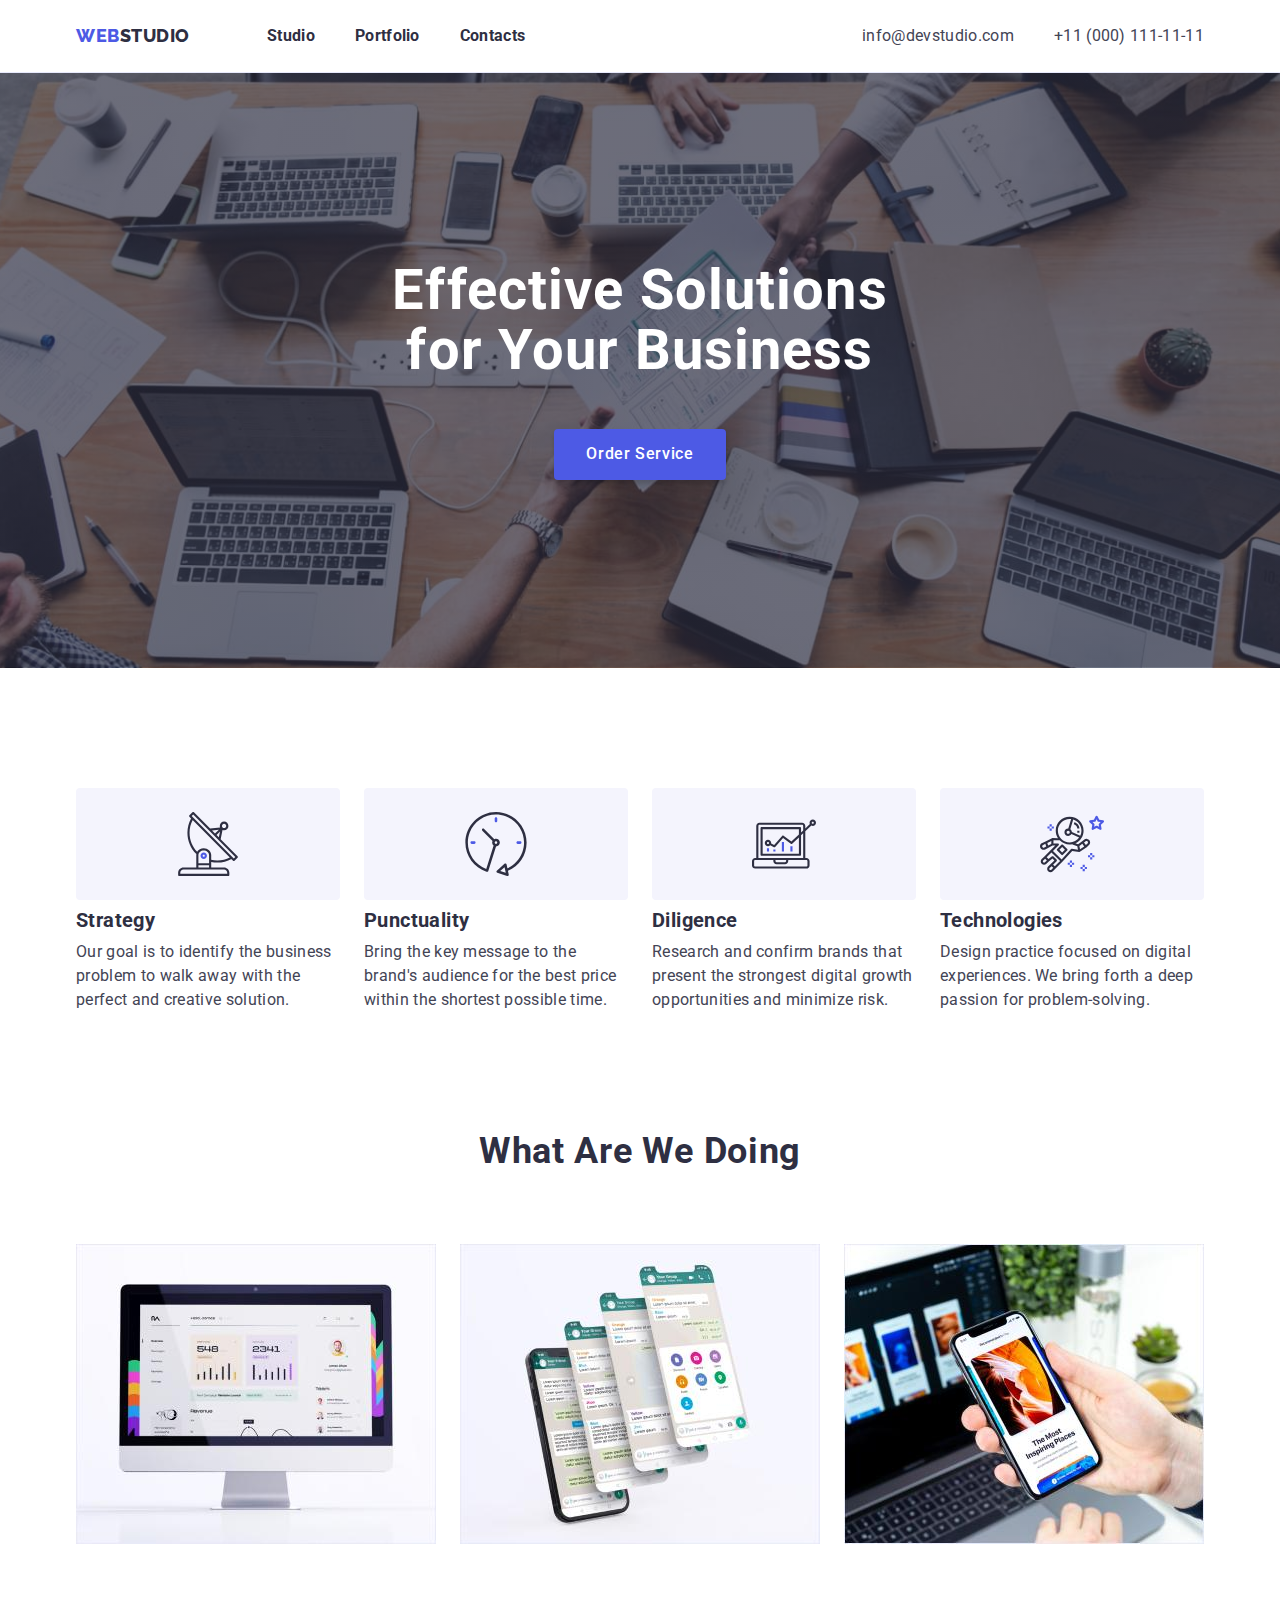
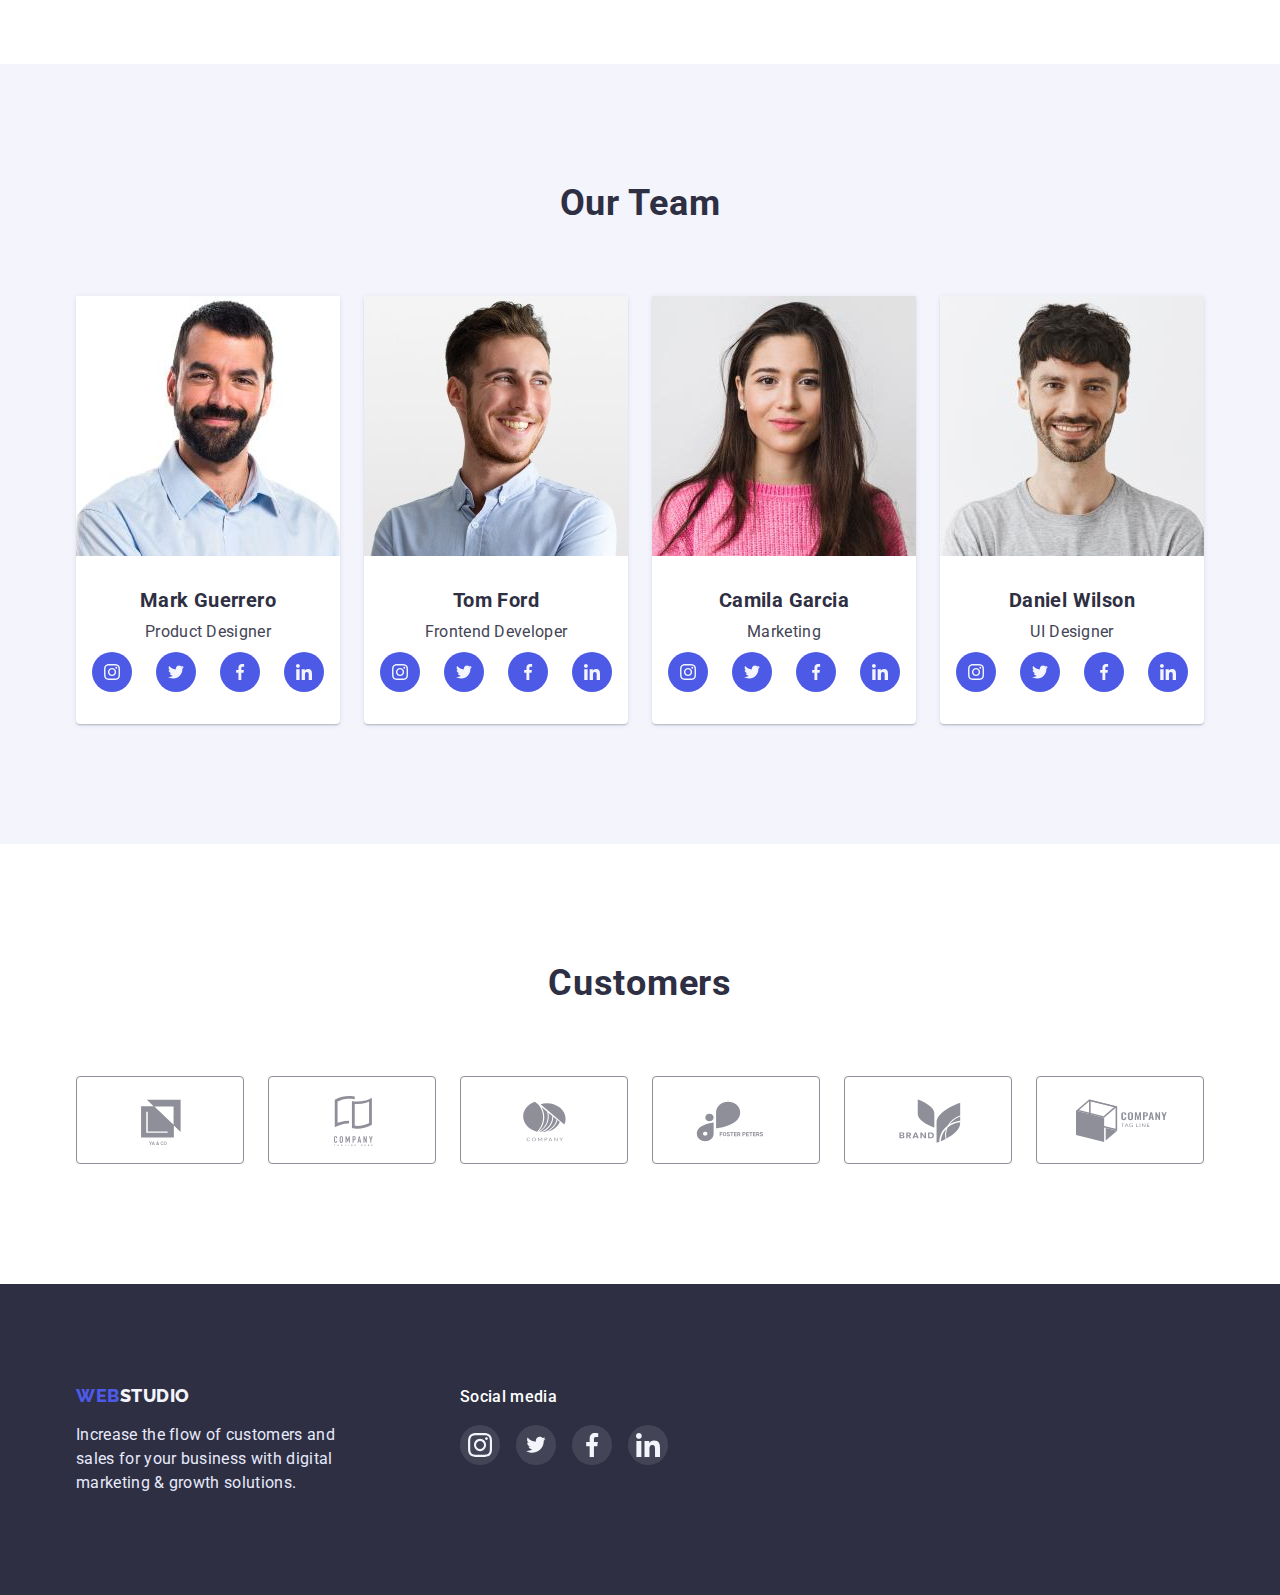
==== index.html @ 2e6b8295 "first commit" ====
<!DOCTYPE html>
<html lang="en">
  <head>
    <meta charset="UTF-8" />
    <meta http-equiv="X-UA-Compatible" content="IE=edge" />
    <meta name="viewport" content="width=device-width, initial-scale=1.0" />
    <title>Web Studio</title>
    <link rel="preconnect" href="https://fonts.googleapis.com" />
    <link rel="preconnect" href="https://fonts.gstatic.com" crossorigin />
    <link
      href="https://fonts.googleapis.com/css2?family=Raleway:wght@800&family=Roboto:wght@400;500;700;900&display=swap"
      rel="stylesheet"
    />
    <link
      rel="stylesheet"
      href="https://cdnjs.cloudflare.com/ajax/libs/modern-normalize/1.1.0/modern-normalize.min.css"
    />
    <link rel="stylesheet" href="./css/styles.css" />
  </head>
  <body>
    <header class="header">
      <div class="header-item container">
        <nav class="header-navigation">
          <a class="logo" href="index.html">
            <span class="logo-web">Web</span>Studio</a
          >
          <ul class="navigation-link">
            <li><a class="header-list" href="index.html">Studio</a></li>
            <li><a class="header-list" href="portfolio.html">Portfolio</a></li>
            <li><a class="header-list" href="">Contacts</a></li>
          </ul>
        </nav>
        <ul class="contacts-link">
          <li>
            <a class="header-contacts" href="mailto:info@devstudio.com"
              >info@devstudio.com</a
            >
          </li>
          <li>
            <a class="header-contacts" href="tel:+110001111111"
              >+11 (000) 111-11-11</a
            >
          </li>
        </ul>
      </div>
    </header>
    <main>
      <section class="hero">
        <div class="container">
          <h1 class="hero-title">Effective Solutions for Your Business</h1>
          <button class="hero-button" type="button">Order Service</button>
        </div>
      </section>
      <section class="advantages">
        <div class="container">
          <h2 class="visually-hidden">Our advantages</h2>
          <ul class="advantages-list">
            <li class="advantages-item">
              <div class="advantages-pages">
                <svg class="advantages-icon" width="64px" height="64px">
                  <use href="./images/icons.svg#icon-antenna"></use>
                </svg>
              </div>
              <h3 class="advantages-title">Strategy</h3>
              <p class="advantages-text">
                Our goal is to identify the business problem to walk away with
                the perfect and creative solution.
              </p>
            </li>
            <li class="advantages-item">
              <div class="advantages-pages">
                <svg class="advantages-icon" width="64px" height="64px">
                  <use href="./images/icons.svg#icon-clock"></use>
                </svg>
              </div>
              <h3 class="advantages-title">Punctuality</h3>
              <p class="advantages-text">
                Bring the key message to the brand's audience for the best price
                within the shortest possible time.
              </p>
            </li>
            <li class="advantages-item">
              <div class="advantages-pages">
                <svg class="advantages-icon" width="64px" height="64px">
                  <use href="./images/icons.svg#icon-diagram"></use>
                </svg>
              </div>
              <h3 class="advantages-title">Diligence</h3>
              <p class="advantages-text">
                Research and confirm brands that present the strongest digital
                growth opportunities and minimize risk.
              </p>
            </li>
            <li class="advantages-item">
              <div class="advantages-pages">
                <svg class="advantages-icon" width="64px" height="64px">
                  <use href="./images/icons.svg#icon-astronaut"></use>
                </svg>
              </div>
              <h3 class="advantages-title">Technologies</h3>
              <p class="advantages-text">
                Design practice focused on digital experiences. We bring forth a
                deep passion for problem-solving.
              </p>
            </li>
          </ul>
        </div>
      </section>
      <section class="img-section">
        <div class="container">
          <h2 class="title">What are we doing</h2>
          <ul class="list">
            <li class="image">
              <img
                src="./images/img1.jpg"
                alt="browser application"
                width="360"
                height="300"
              />
            </li>
            <li class="image">
              <img
                src="./images/img2.jpg"
                alt="mobile application"
                width="360"
                height="300"
              />
            </li>
            <li class="image">
              <img
                src="./images/img3.jpg"
                alt="cross-platform application"
                width="360"
                height="300"
              />
            </li>
          </ul>
        </div>
      </section>
      <section class="team-section">
        <div class="container">
          <h2 class="title">Our Team</h2>
          <ul class="team-list list">
            <li class="personal-card">
              <img
                src="./images/mark.jpg"
                alt="Mark Guerrero photo"
                width="264"
                height="260"
              />
              <div class="personal-info">
                <h3 class="name">Mark Guerrero</h3>
                <p class="position">Product Designer</p>
                <ul class="social-list list">
                  <li class="social-item">
                    <a href="" class="social-link">
                      <svg class="social-icon" width="16px" height="16px">
                        <use href="./images/icons.svg#icon-instagram"></use>
                      </svg>
                    </a>
                  </li>
                  <li class="social-item">
                    <a href="" class="social-link">
                      <svg class="social-icon" width="16px" height="16px">
                        <use href="./images/icons.svg#icon-twitter"></use>
                      </svg>
                    </a>
                  </li>
                  <li class="social-item">
                    <a href="" class="social-link">
                      <svg class="social-icon" width="16px" height="16px">
                        <use href="./images/icons.svg#icon-facebook"></use>
                      </svg>
                    </a>
                  </li>
                  <li class="social-item">
                    <a href="" class="social-link">
                      <svg class="social-icon" width="16px" height="16px">
                        <use href="./images/icons.svg#icon-linkedin"></use>
                      </svg>
                    </a>
                  </li>
                </ul>
              </div>
            </li>
            <li class="personal-card">
              <img
                src="./images/tom.jpeg"
                alt="Tom Ford photo"
                width="264"
                height="260"
              />
              <div class="personal-info">
                <h3 class="name">Tom Ford</h3>
                <p class="position">Frontend Developer</p>
                <ul class="social-list list">
                  <li class="social-item">
                    <a href="" class="social-link">
                      <svg class="social-icon" width="16px" height="16px">
                        <use href="./images/icons.svg#icon-instagram"></use>
                      </svg>
                    </a>
                  </li>
                  <li class="social-item">
                    <a href="" class="social-link">
                      <svg class="social-icon" width="16px" height="16px">
                        <use href="./images/icons.svg#icon-twitter"></use>
                      </svg>
                    </a>
                  </li>
                  <li class="social-item">
                    <a href="" class="social-link">
                      <svg class="social-icon" width="16px" height="16px">
                        <use href="./images/icons.svg#icon-facebook"></use>
                      </svg>
                    </a>
                  </li>
                  <li class="social-item">
                    <a href="" class="social-link">
                      <svg class="social-icon" width="16px" height="16px">
                        <use href="./images/icons.svg#icon-linkedin"></use>
                      </svg>
                    </a>
                  </li>
                </ul>
              </div>
            </li>
            <li class="personal-card">
              <img
                src="./images/camila.jpg"
                alt="Camila Garcia photo"
                width="264"
                height="260"
              />
              <div class="personal-info">
                <h3 class="name">Camila Garcia</h3>
                <p class="position">Marketing</p>
                <ul class="social-list list">
                  <li class="social-item">
                    <a href="" class="social-link">
                      <svg class="social-icon" width="16px" height="16px">
                        <use href="./images/icons.svg#icon-instagram"></use>
                      </svg>
                    </a>
                  </li>
                  <li class="social-item">
                    <a href="" class="social-link">
                      <svg class="social-icon" width="16px" height="16px">
                        <use href="./images/icons.svg#icon-twitter"></use>
                      </svg>
                    </a>
                  </li>
                  <li class="social-item">
                    <a href="" class="social-link">
                      <svg class="social-icon" width="16px" height="16px">
                        <use href="./images/icons.svg#icon-facebook"></use>
                      </svg>
                    </a>
                  </li>
                  <li class="social-item">
                    <a href="" class="social-link">
                      <svg class="social-icon" width="16px" height="16px">
                        <use href="./images/icons.svg#icon-linkedin"></use>
                      </svg>
                    </a>
                  </li>
                </ul>
              </div>
            </li>
            <li class="personal-card">
              <img
                src="./images/daniel.jpg"
                alt="Daniel Wilson photo"
                width="264"
                height="260"
              />
              <div class="personal-info">
                <h3 class="name">Daniel Wilson</h3>
                <p class="position">UI Designer</p>
                <ul class="social-list list">
                  <li class="social-item">
                    <a href="" class="social-link">
                      <svg class="social-icon" width="16px" height="16px">
                        <use href="./images/icons.svg#icon-instagram"></use>
                      </svg>
                    </a>
                  </li>
                  <li class="social-item">
                    <a href="" class="social-link">
                      <svg class="social-icon" width="16px" height="16px">
                        <use href="./images/icons.svg#icon-twitter"></use>
                      </svg>
                    </a>
                  </li>
                  <li class="social-item">
                    <a href="" class="social-link">
                      <svg class="social-icon" width="16px" height="16px">
                        <use href="./images/icons.svg#icon-facebook"></use>
                      </svg>
                    </a>
                  </li>
                  <li class="social-item">
                    <a href="" class="social-link">
                      <svg class="social-icon" width="16px" height="16px">
                        <use href="./images/icons.svg#icon-linkedin"></use>
                      </svg>
                    </a>
                  </li>
                </ul>
              </div>
            </li>
          </ul>
        </div>
      </section>
      <section class="customers">
        <div class="container">
          <h2 class="title">Customers</h2>
          <ul class="list customer-list">
            <li class="customer-logo">
              <a href="" class="customer-link">
                <svg class="customer-icon" width="104px" height="56px">
                  <use href="./images/icons.svg#icon-Logo1"></use>
                </svg>
              </a>
            </li>
            <li class="customer-logo">
              <a href="" class="customer-link">
                <svg class="customer-icon" width="104px" height="56px">
                  <use href="./images/icons.svg#icon-Logo2"></use>
                </svg>
              </a>
            </li>
            <li class="customer-logo">
              <a href="" class="customer-link">
                <svg class="customer-icon" width="104px" height="56px">
                  <use href="./images/icons.svg#icon-Logo3"></use>
                </svg>
              </a>
            </li>
            <li class="customer-logo">
              <a href="" class="customer-link">
                <svg class="customer-icon" width="104px" height="56px">
                  <use href="./images/icons.svg#icon-Logo4"></use>
                </svg>
              </a>
            </li>
            <li class="customer-logo">
              <a href="" class="customer-link">
                <svg class="customer-icon" width="104px" height="56px">
                  <use href="./images/icons.svg#icon-Logo5"></use>
                </svg>
              </a>
            </li>
            <li class="customer-logo">
              <a href="" class="customer-link">
                <svg class="customer-icon" width="104px" height="56px">
                  <use href="./images/icons.svg#icon-Logo6"></use>
                </svg>
              </a>
            </li>
          </ul>
        </div>
      </section>
    </main>
    <footer class="footer">
      <div class="footer-block container">
        <div>
          <a class="footer-logo" href="index.html">
            <span class="logo-web">Web</span>Studio</a
          >
          <p class="footer-text">
            Increase the flow of customers and sales for your business with
            digital marketing & growth solutions.
          </p>
        </div>
        <div class="social-media">
          <h4 class="footer-title">Social media</h4>
          <ul class="footer-social-list list">
            <li class="footer-social-item">
              <a href="" class="footer-social-link">
                <svg class="footer-social-icon" width="24px" height="24px">
                  <use href="./images/icons.svg#icon-instagram-2"></use>
                </svg>
              </a>
            </li>
            <li class="footer-social-item">
              <a href="" class="footer-social-link">
                <svg class="footer-social-icon" width="24px" height="19.5px">
                  <use href="./images/icons.svg#icon-twitter"></use>
                </svg>
              </a>
            </li>
            <li class="footer-social-item">
              <a href="" class="footer-social-link">
                <svg class="footer-social-icon" width="24px" height="24px">
                  <use href="./images/icons.svg#icon-facebook"></use>
                </svg>
              </a>
            </li>
            <li class="footer-social-item">
              <a href="" class="footer-social-link">
                <svg class="footer-social-icon" width="24px" height="24px">
                  <use href="./images/icons.svg#icon-linkedin"></use>
                </svg>
              </a>
            </li>
          </ul>
        </div>
      </div>
    </footer>
  </body>
</html>
---- css/styles.css ----
:root {
  --nav-background-color: #ffffff;
  --main-background-color: #e5e5e5;
  --accent-color: #2e2f42;
  --main-text-color: #434455;
  --accent-text-color: #4d5ae5;
  --disable-btn-color: #e7e9fc;
  --enable-btn-color: #404bbf;
  --secondary-background-color: #f4f4fd;
}

.visually-hidden {
  position: absolute;
  width: 1px;
  height: 1px;
  margin: -1px;
  border: 0;
  padding: 0;
  white-space: nowrap;
  clip-path: inset(100%);
  clip: rect(0 0 0 0);
  overflow: hidden;
}

p,
h1,
h2,
h3,
h4,
h5,
h6 {
  margin: 0;
}
ul,
ol {
  margin: 0;
  padding-left: 0;
}

.container {
  width: 1158px;
  padding: 0 15px;
  margin: 0 auto;
}

.list {
  list-style: none;
}

body {
  font-family: "Roboto", sans-serif;
  font-size: 16px;
  color: var(--main-text-color);
}
/* HEADER */

.header {
  background-color: var(--nav-background-color);
  padding: 24px 0px;
  border-bottom: 1px solid #e7e9fc;
}

.header-item {
  display: flex;
}
.header-navigation {
  display: flex;
}

.logo {
  width: 115px;
  height: 24px;
  font-family: "Raleway", sans-serif;
  font-weight: 800;
  font-size: 18px;
  line-height: 1.33;
  letter-spacing: 0.03em;
  text-transform: uppercase;
  text-decoration: none;
  color: var(--accent-color);
}
.logo-web {
  color: var(--accent-text-color);
}
.navigation-link {
  display: flex;
  list-style: none;
  gap: 40px;
  margin-left: 76px;
}
.header-list {
  font-weight: 700;
  font-size: 16px;
  line-height: 1.5;
  letter-spacing: 0.02em;
  text-decoration: none;
  color: var(--accent-color);
}
.header-list:hover,
.header-list:focus {
  color: var(--enable-btn-color);
}
.contacts-link {
  display: flex;
  list-style: none;
  gap: 40px;
  margin-left: auto;
}
.header-contacts {
  text-decoration: none;
  font-size: 16px;
  line-height: 1.5;
  letter-spacing: 0.02em;
  color: var(--main-text-color);
}
.header-contacts:hover,
.header-contacts:focus {
  color: var(--enable-btn-color);
}

/* MAIN SECTION */
.hero {
  text-align: center;
  background-color: var(--accent-color);
  padding: 188px 0px;
  background-image: linear-gradient(
      rgba(46, 47, 66, 0.7),
      rgba(46, 47, 66, 0.7)
    ),
    url(../images/people-office.jpg);
  max-width: 1440px;
  margin-left: auto;
  margin-right: auto;
  background-position: center;
  background-size: cover;
}
.hero-title {
  max-width: 496px;
  margin: 0 auto;
  font-weight: 700;
  font-size: 56px;
  line-height: 1.07;
  letter-spacing: 0.02em;
  color: var(--nav-background-color);
}
.hero-button {
  margin-top: 48px;
  border: 0px;
  padding: 16px 32px;
  background: var(--accent-text-color);
  font-family: inherit;
  font-weight: 500;
  font-size: 16px;
  line-height: 1.18;
  letter-spacing: 0.04em;
  color: var(--nav-background-color);
  box-shadow: 0px 4px 4px rgba(0, 0, 0, 0.15);
  cursor: pointer;
  border-radius: 4px; 
}
.hero-button:hover,
.hero-button:focus {
  background: var(--enable-btn-color);
  
}
.advantages {
  padding-top: 120px;
  padding-bottom: 120px;
}
.advantages-pages {
  margin-bottom: 8px;
  height: 112px;
  background-color: var(--secondary-background-color);
  border-radius: 4px;
  display: flex;

  align-items: center;
  justify-content: center;
}

.advantages-list {
  display: flex;
  list-style: none;
}
.advantages-item {
  max-width: calc((100% - 72px) / 4);
}
.advantages-list .advantages-item + .advantages-item {
  margin-left: 24px;
}
.advantages-title {
  margin-bottom: 8px;
  font-weight: 700;
  font-size: 20px;
  line-height: 1.2;
  letter-spacing: 0.02em;
  color: var(--accent-color);
}
.advantages-text {
  font-size: 16px;
  line-height: 1.5;
  letter-spacing: 0.02em;
}
.title {
  margin-bottom: 72px;
  text-align: center;
  font-weight: 700;
  font-size: 36px;
  line-height: 1.11;
  letter-spacing: 0.02em;
  text-transform: capitalize;
  color: var(--accent-color);
}
.img-section {
  padding-bottom: 120px;
}
.list {
  display: flex;
}
.list .image + .image {
  margin-left: 24px;
}
.team-section {
  background-color: var(--secondary-background-color);
  padding: 120px 0px;
}
.team-list {
  margin-top: 72px;
  gap: 24px;
}
.personal-card {
  background-color: var(--nav-background-color);
  box-shadow: 0px 1px 6px rgba(46, 47, 66, 0.08),
    0px 1px 1px rgba(46, 47, 66, 0.16), 0px 2px 1px rgba(46, 47, 66, 0.08);
  border-radius: 0px 0px 4px 4px;
}
.name {
  font-weight: 700;
  font-size: 20px;
  line-height: 1.2;
  letter-spacing: 0.02em;
  color: var(--accent-color);
}
.position {
  margin-top: 8px;
  margin-bottom: 8px;
  font-size: 16px;
  line-height: 1.5;
  letter-spacing: 0.02em;
}
.personal-info {
  text-align: center;
  padding: 32px 0px;
}
.social-list {
  display: flex;
  justify-content: center;
  gap: 24px;
}
.social-item {
  width: 40px;
  height: 40px;
}
.social-link {
  width: 100%;
  height: 100%;
  background-color: var(--accent-text-color);
  border-radius: 50%;
  display: flex;
  align-items: center;
  justify-content: center;
}
.social-link:hover,
.social-link:focus {
  background-color: var(--enable-btn-color);
}
.customers {
  padding: 120px 0px;
}
.customer-list {
  display: flex;
  margin-top: 72px;
  gap: 24px;
}
.customer-link {
  width: 168px;
  height: 88px;
  display: flex;
  align-items: center;
  justify-content: center;
  border: 1px solid #8e8f99;
  border-radius: 4px;

}
.customer-icon {
  padding: 16px 32px;
  width: 100%;
  height: 100%;
  fill: #8e8f99;
}
.customer-link:hover,
.customer-link:focus{

  border: 1px solid var(--enable-btn-color);
}
.customer-link:hover .customer-icon,
.customer-link:focus .customer-icon{
  fill: var(--enable-btn-color);

}
/* FOOTER */

.footer {
  background-color: var(--accent-color);
  padding: 100px 0px;
}
.footer-block {
  display: flex;
  align-items: baseline;
}
.footer-logo {
  font-family: "Raleway", sans-serif;
  font-weight: 800;
  font-size: 18px;
  line-height: 1.33;
  letter-spacing: 0.03em;
  text-transform: uppercase;
  text-decoration: none;
  color: var(--secondary-background-color);
}
.footer-text {
  margin-top: 16px;
  max-width: 264px;
  font-size: 16px;
  line-height: 1.5;
  letter-spacing: 0.02em;
  color: var(--disable-btn-color);
}

.social-media {
  margin-left: 120px;
}
.footer-title {
  margin-bottom: 16px;
  font-weight: 500;
  font-size: 16px;
  line-height: 1.5;
  letter-spacing: 0.02em;
  color: var(--nav-background-color);
}
.footer-social-list {
  display: flex;
  justify-content: center;
  gap: 16px;
}
.footer-social-item {
  width: 40px;
  height: 40px;
}
.footer-social-link {
  width: 100%;
  height: 100%;
  background-color: rgba(255, 255, 255, 0.1);
  border-radius: 50%;
  display: flex;
  align-items: center;
  justify-content: center;
}
.footer-social-link:hover,
.footer-social-link:focus {
  background-color: #31d0aa;
}

/* PORTFOLIO */

.main-section {
  padding-top: 96px;
  padding-bottom: 120px;
}
.button-list {
  gap: 24px;
  justify-content: center;
}
.filter-button {
  text-align: center;
  border: 1px solid #e7e9fc;
  border-radius: 4px;
  padding: 12px 24px;
  background-color: var(--secondary-background-color);
  font-family: inherit;
  font-weight: 600;
  font-size: 16px;
  line-height: 1.5;
  letter-spacing: 0.04em;
  color: var(--accent-text-color);
  cursor: pointer;
}
.filter-button:hover,
.filter-button:focus {
  box-shadow: 0px 3px 1px rgba(0, 0, 0, 0.1), 0px 2px 1px rgba(0, 0, 0, 0.08),
    0px 2px 2px rgba(0, 0, 0, 0.12);

  border-color: transparent;
  background-color: var(--enable-btn-color);

  color: var(--nav-background-color);
}
.card-list {
  flex-wrap: wrap;
  margin-top: 72px;
}
.link {
  text-decoration: none;
}
.project-link{
  display: block;
  box-shadow: 0px 1px 6px rgba(46, 47, 66, 0.08);
}
.project-link:hover,
.project-link:focus{

  box-shadow: 0px 1px 6px rgba(46, 47, 66, 0.08),
  0px 1px 1px rgba(46, 47, 66, 0.16), 0px 2px 1px rgba(46, 47, 66, 0.08);
}
.project-card {
  width: calc((100% - 48px) / 3);
  margin-right: 24px;
  margin-bottom: 48px;
}

.project-card:nth-child(3n) {
  margin-right: 0px;
}
.project-card:nth-last-child(-n + 3) {
  margin-bottom: 0px;
}

.project-name {
  font-weight: 700;
  font-size: 20px;
  line-height: 1.2;
  letter-spacing: 0.02em;
  color: var(--accent-color);
}
.project-type {
  margin-top: 8px;
  font-size: 16px;
  line-height: 1.5;
  letter-spacing: 0.02em;
  color: var(--main-text-color);
}

.item-diskription {
  padding: 32px 16px;
  border: 1px solid #e7e9fc;
  border-top: 0;
}
img {
  display: block;
}
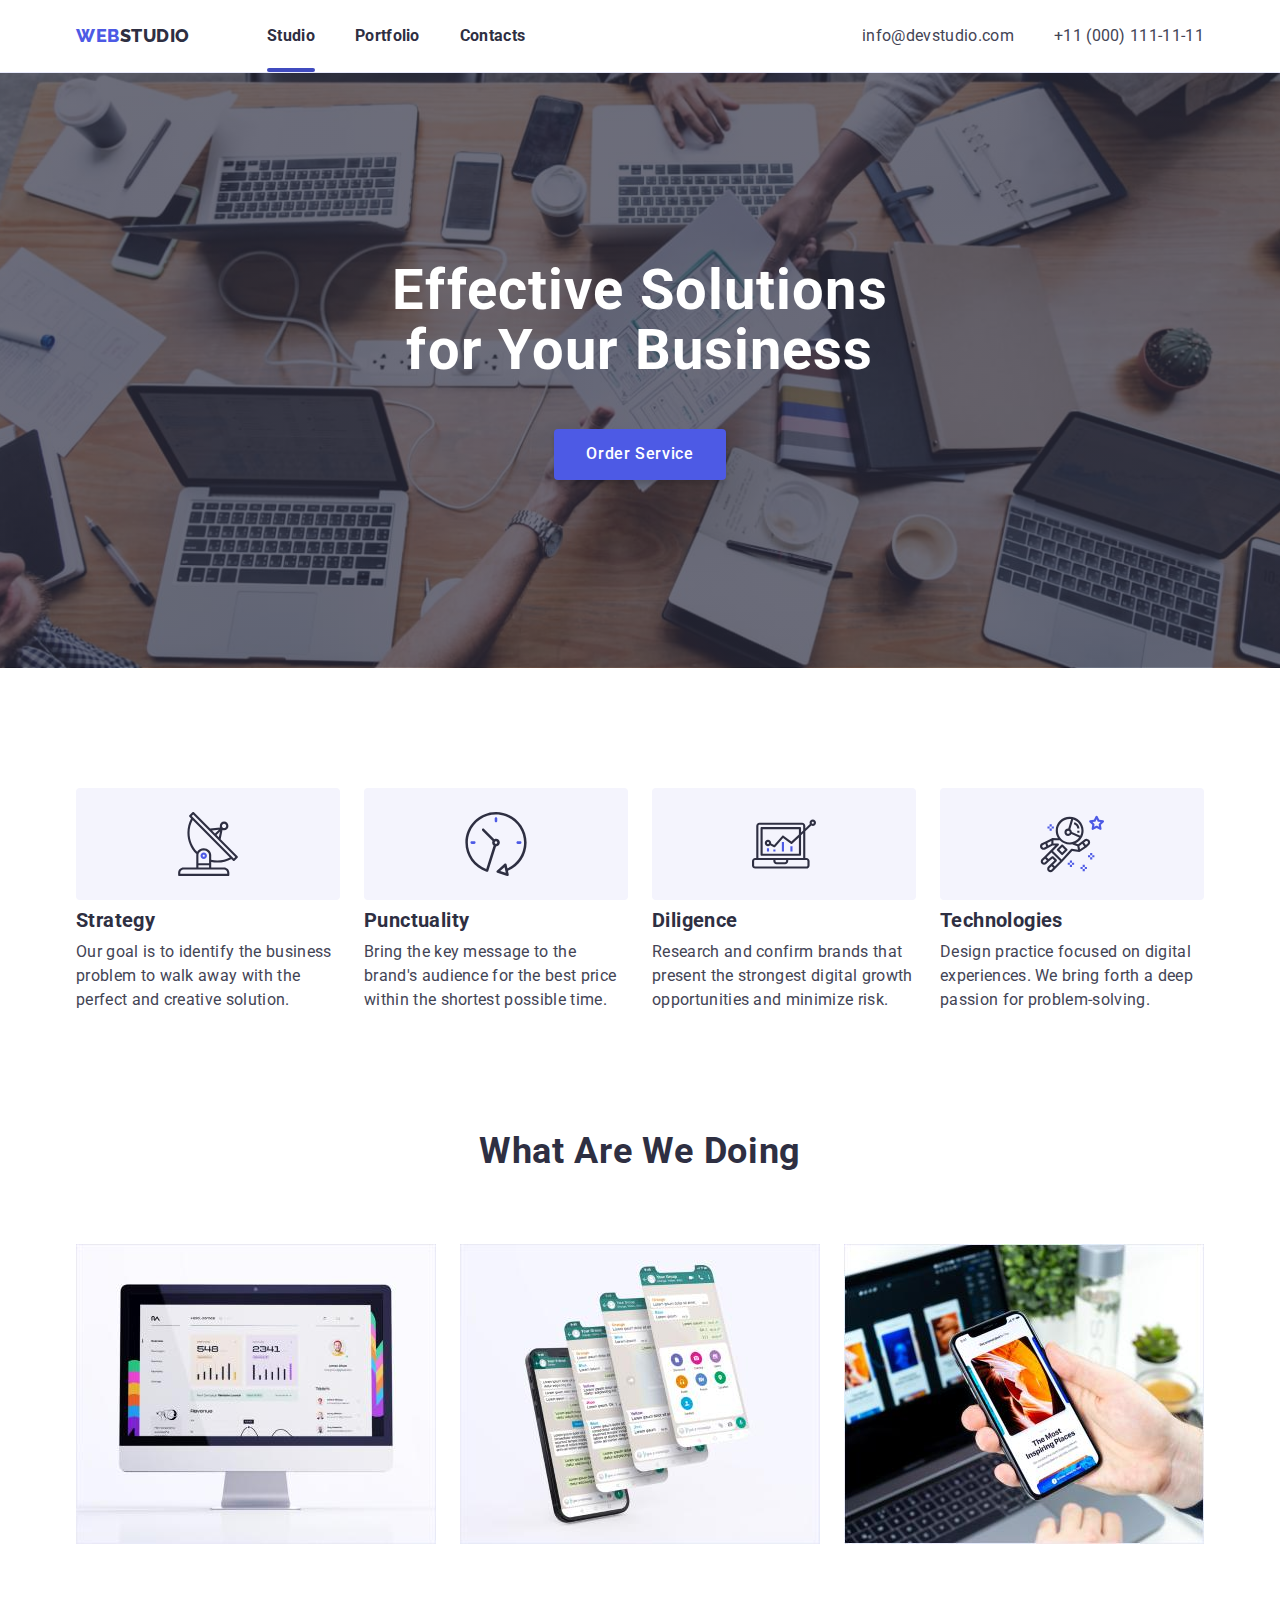
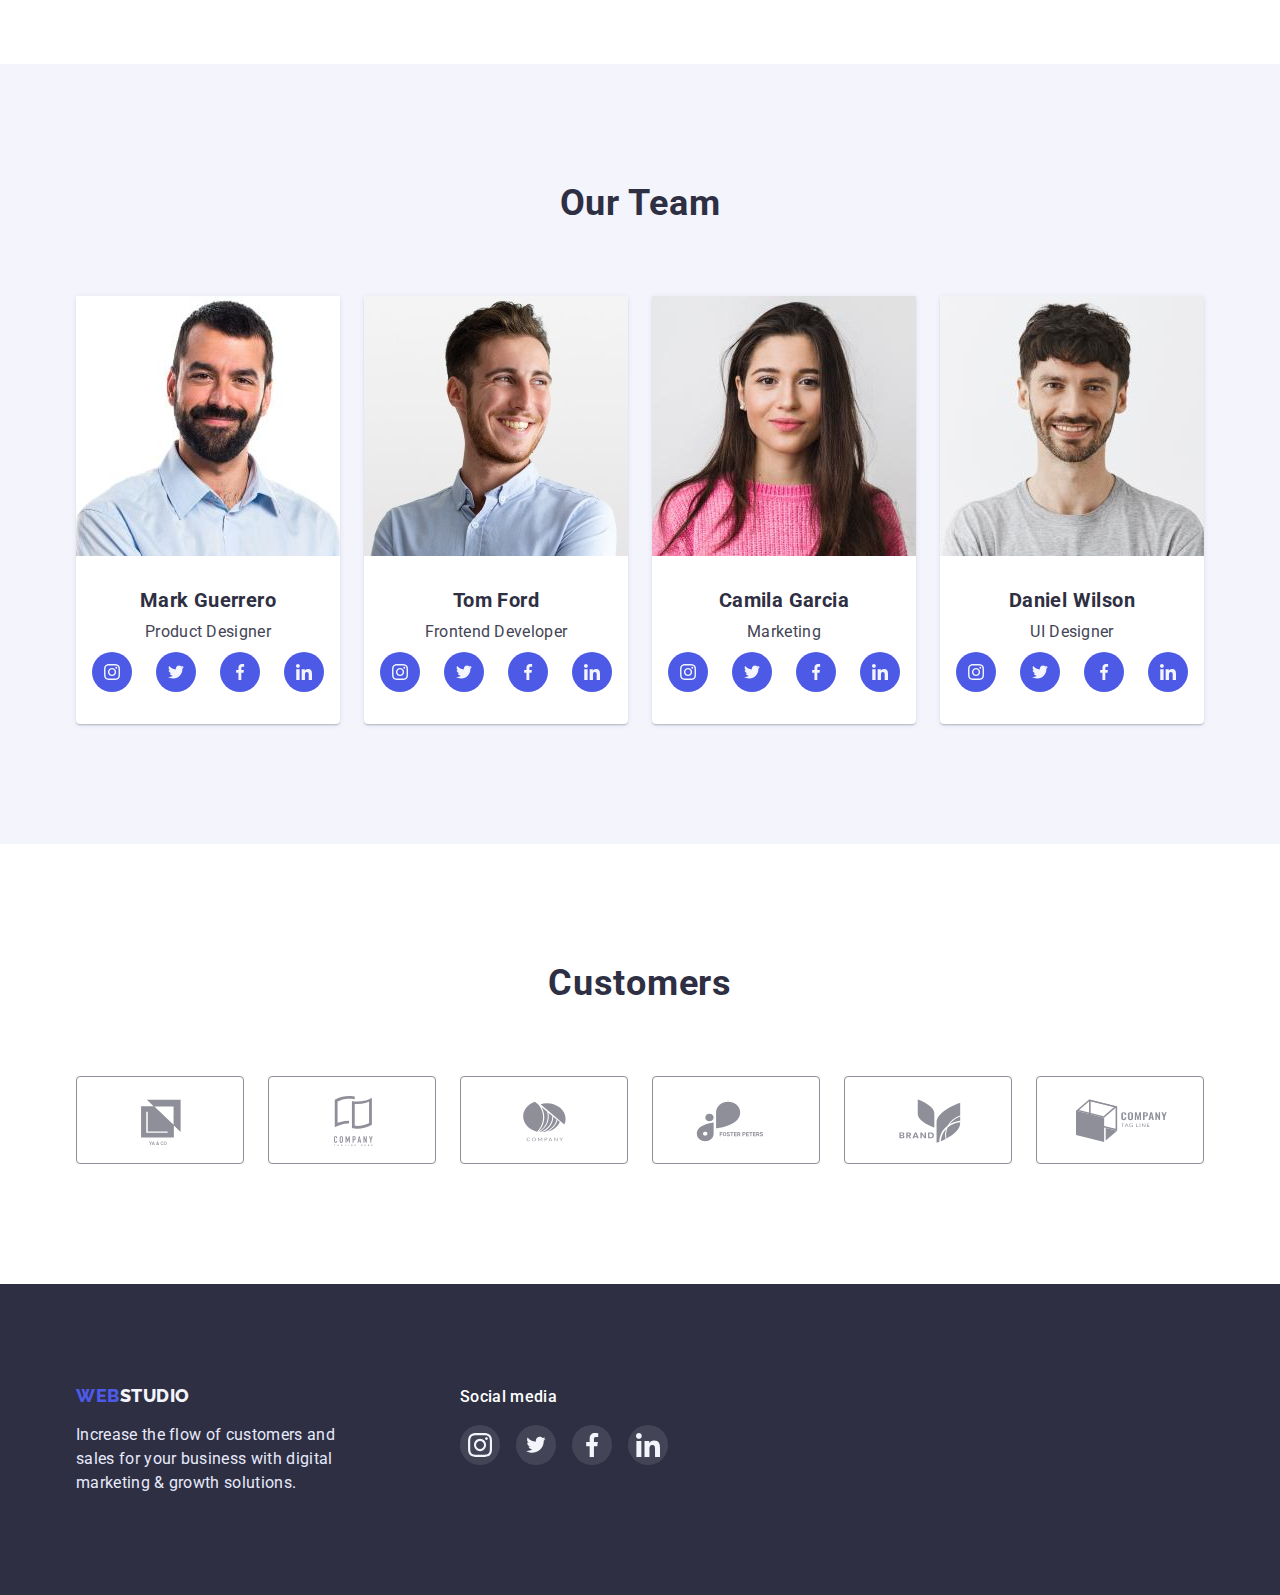
==== commit 033aac8b: "add transition" ====
--- a/index.html
+++ b/index.html
@@ -25,9 +25,9 @@
             <span class="logo-web">Web</span>Studio</a
           >
           <ul class="navigation-link">
-            <li><a class="header-list" href="index.html">Studio</a></li>
-            <li><a class="header-list" href="portfolio.html">Portfolio</a></li>
-            <li><a class="header-list" href="">Contacts</a></li>
+            <li><a class="header-list current" href="index.html">Studio</a></li>
+            <li><a class="header-list " href="portfolio.html">Portfolio</a></li>
+            <li><a class="header-list " href="">Contacts</a></li>
           </ul>
         </nav>
         <ul class="contacts-link">
--- a/css/styles.css
+++ b/css/styles.css
@@ -95,7 +95,21 @@
   letter-spacing: 0.02em;
   text-decoration: none;
   color: var(--accent-color);
-}
+  position: relative;
+  transition-duration: 250ms;
+  transition-timing-function: cubic-bezier(0.4, 0, 0.2, 1);
+}
+.header-list.current::after {
+  content: '';
+  position: absolute;
+  width: 100%;
+  height: 4px;
+  background-color: var(--enable-btn-color);
+  left: 0;
+  bottom: -27px;
+  border-radius: 2px;
+}
+
 .header-list:hover,
 .header-list:focus {
   color: var(--enable-btn-color);
@@ -112,6 +126,8 @@
   line-height: 1.5;
   letter-spacing: 0.02em;
   color: var(--main-text-color);
+  transition-duration: 250ms;
+  transition-timing-function: cubic-bezier(0.4, 0, 0.2, 1);
 }
 .header-contacts:hover,
 .header-contacts:focus {
@@ -157,6 +173,9 @@
   box-shadow: 0px 4px 4px rgba(0, 0, 0, 0.15);
   cursor: pointer;
   border-radius: 4px; 
+  transition-duration: 250ms;
+  transition-timing-function: cubic-bezier(0.4, 0, 0.2, 1);
+
 }
 .hero-button:hover,
 .hero-button:focus {
@@ -269,6 +288,8 @@
   display: flex;
   align-items: center;
   justify-content: center;
+  transition-duration: 250ms;
+  transition-timing-function: cubic-bezier(0.4, 0, 0.2, 1);
 }
 .social-link:hover,
 .social-link:focus {
@@ -290,6 +311,8 @@
   justify-content: center;
   border: 1px solid #8e8f99;
   border-radius: 4px;
+  transition-duration: 250ms;
+  transition-timing-function: cubic-bezier(0.4, 0, 0.2, 1);
 
 }
 .customer-icon {
@@ -297,6 +320,8 @@
   width: 100%;
   height: 100%;
   fill: #8e8f99;
+  transition-duration: 250ms;
+  transition-timing-function: cubic-bezier(0.4, 0, 0.2, 1);
 }
 .customer-link:hover,
 .customer-link:focus{
@@ -365,6 +390,8 @@
   display: flex;
   align-items: center;
   justify-content: center;
+  transition-duration: 250ms;
+  transition-timing-function: cubic-bezier(0.4, 0, 0.2, 1);
 }
 .footer-social-link:hover,
 .footer-social-link:focus {
@@ -394,6 +421,8 @@
   letter-spacing: 0.04em;
   color: var(--accent-text-color);
   cursor: pointer;
+  transition-duration: 250ms;
+  transition-timing-function: cubic-bezier(0.4, 0, 0.2, 1);
 }
 .filter-button:hover,
 .filter-button:focus {
@@ -415,10 +444,11 @@
 .project-link{
   display: block;
   box-shadow: 0px 1px 6px rgba(46, 47, 66, 0.08);
+  transition-duration: 250ms;
+  transition-timing-function: cubic-bezier(0.4, 0, 0.2, 1);
 }
 .project-link:hover,
 .project-link:focus{
-
   box-shadow: 0px 1px 6px rgba(46, 47, 66, 0.08),
   0px 1px 1px rgba(46, 47, 66, 0.16), 0px 2px 1px rgba(46, 47, 66, 0.08);
 }
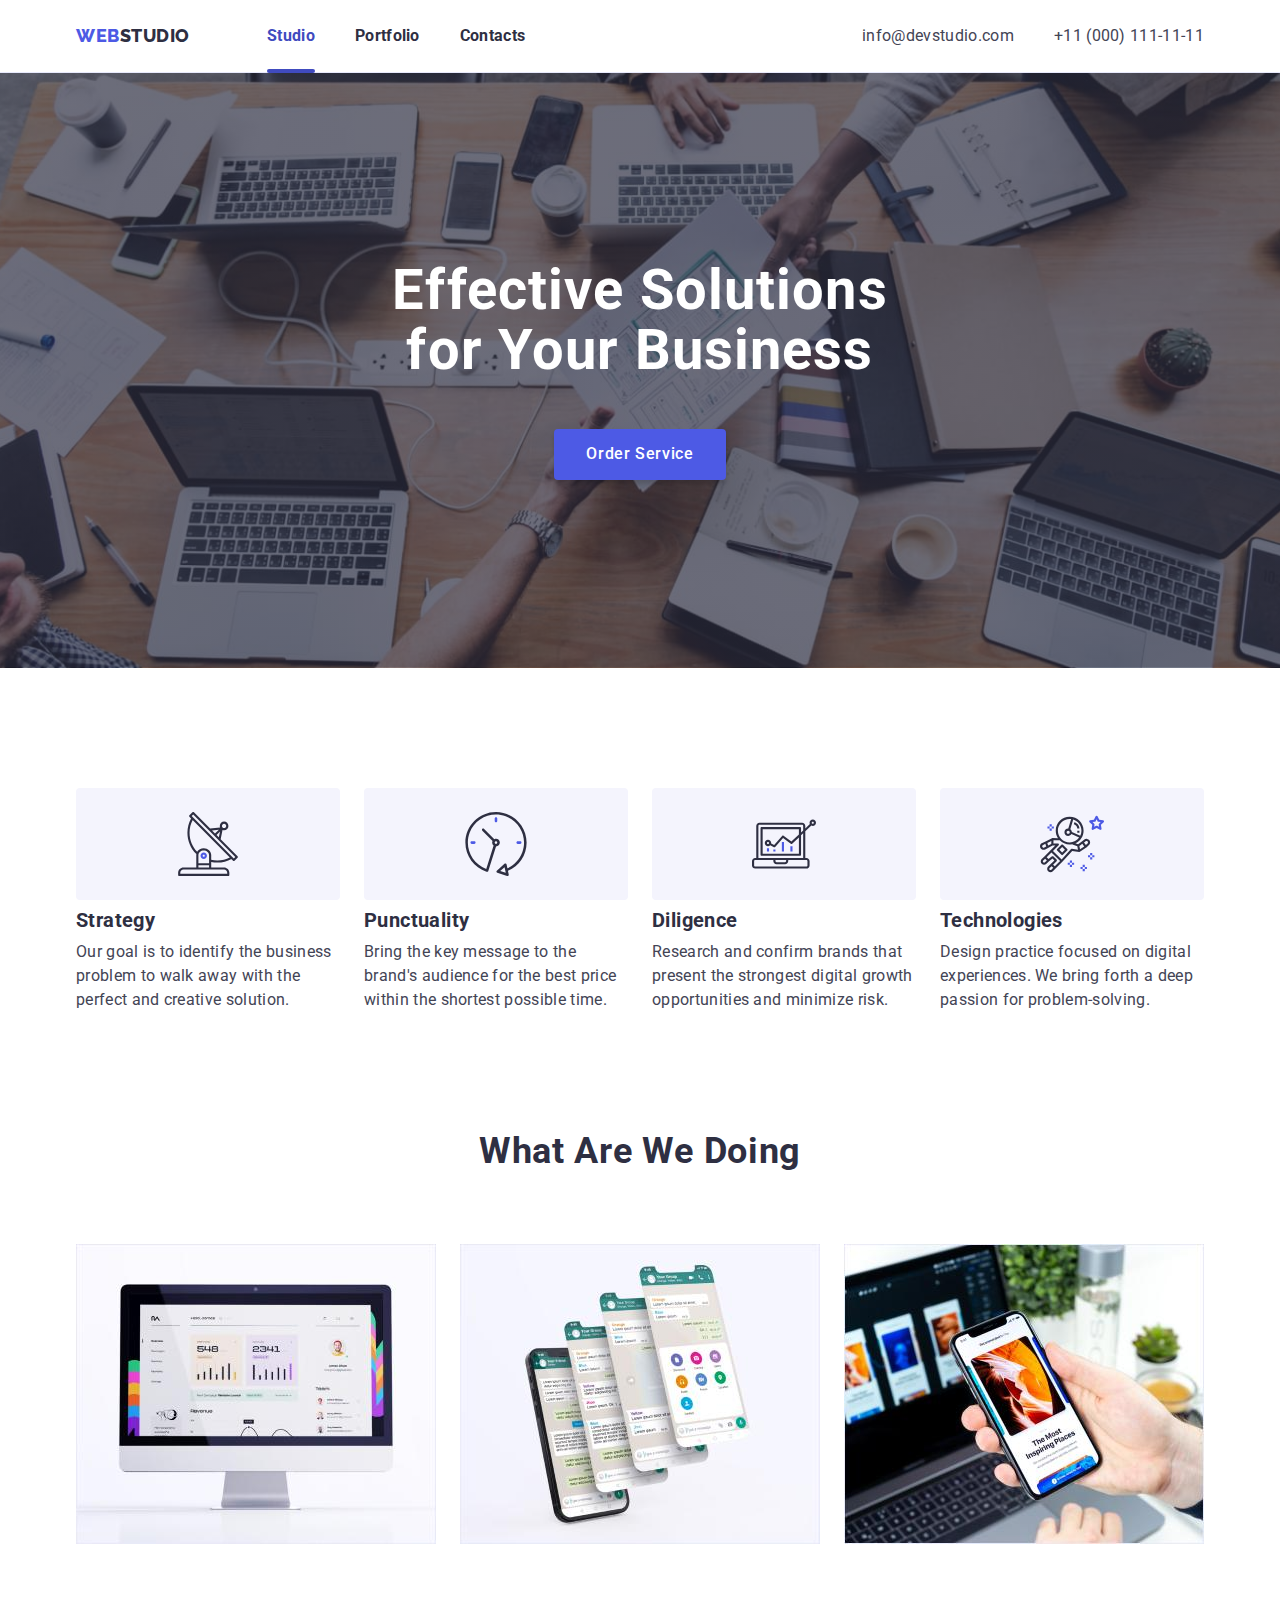
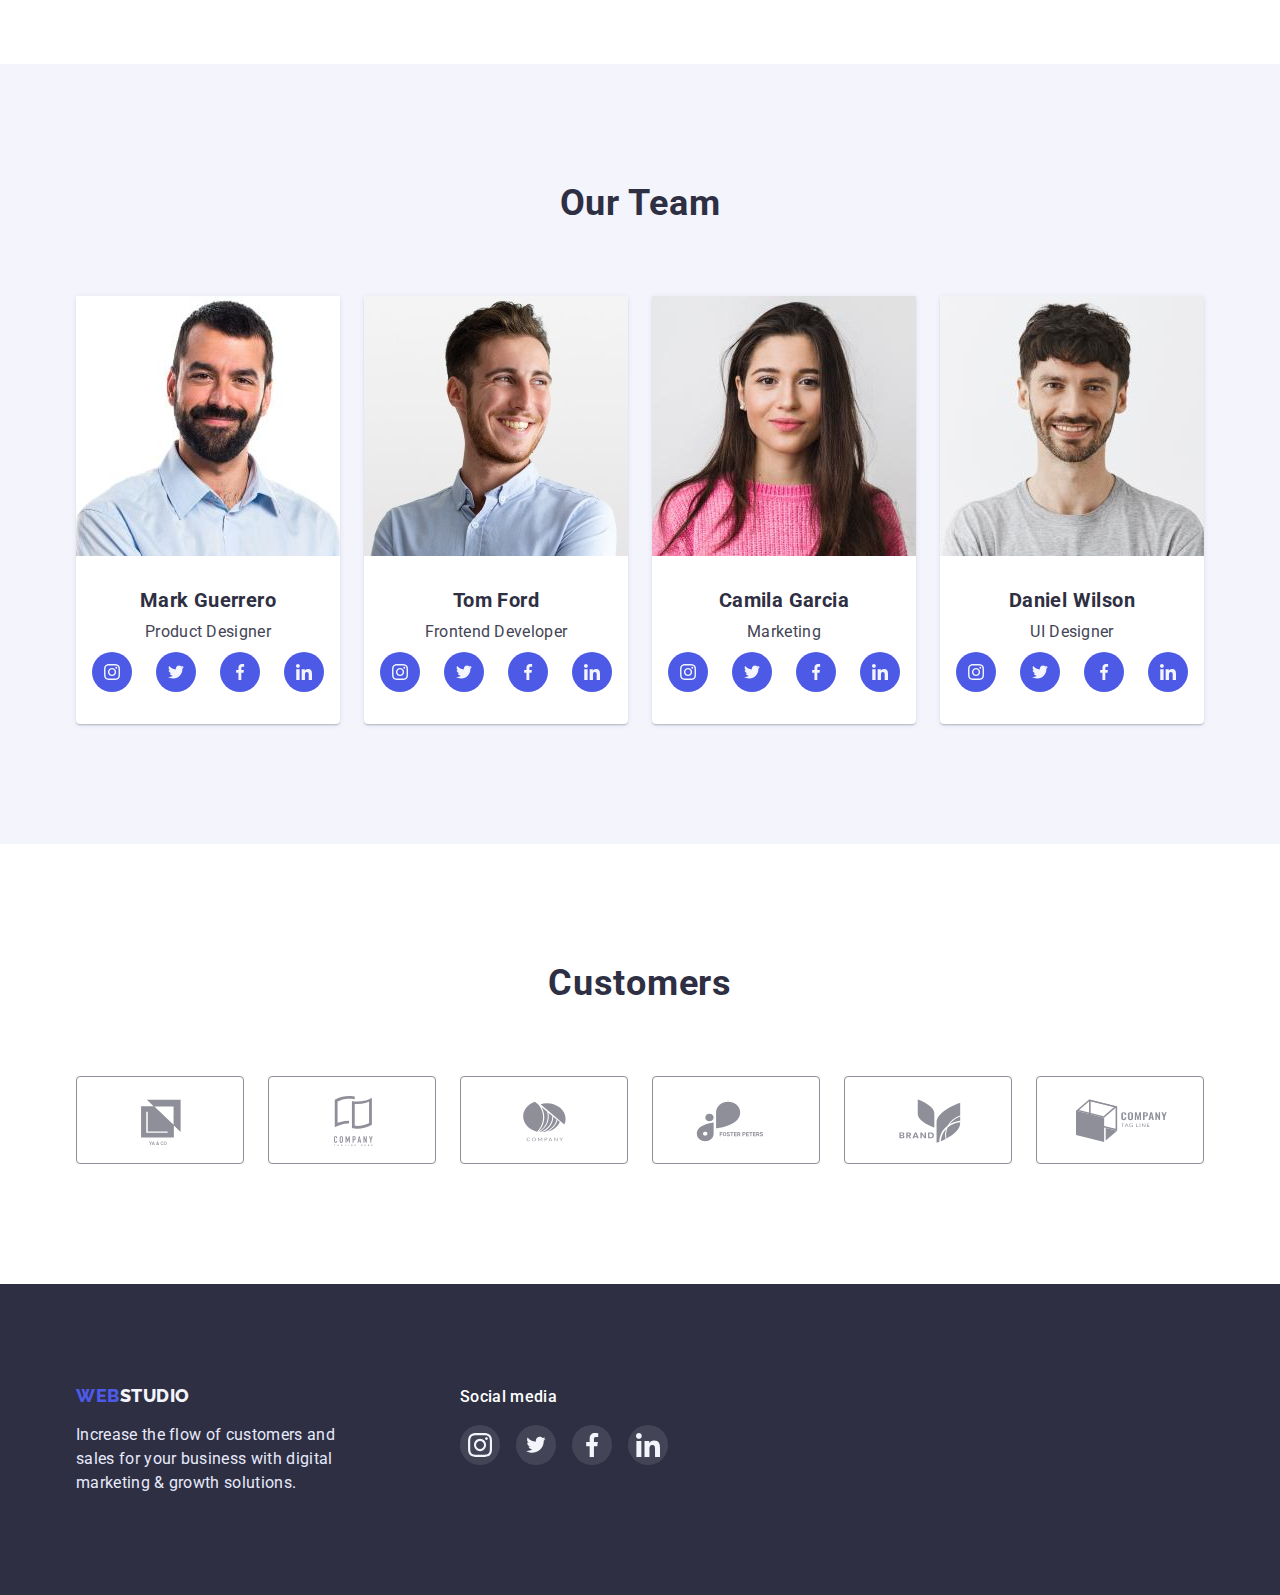
==== commit 12277328: "fix hw5" ====
--- a/index.html
+++ b/index.html
@@ -26,8 +26,8 @@
           >
           <ul class="navigation-link">
             <li><a class="header-list current" href="index.html">Studio</a></li>
-            <li><a class="header-list " href="portfolio.html">Portfolio</a></li>
-            <li><a class="header-list " href="">Contacts</a></li>
+            <li><a class="header-list" href="portfolio.html">Portfolio</a></li>
+            <li><a class="header-list" href="">Contacts</a></li>
           </ul>
         </nav>
         <ul class="contacts-link">
@@ -48,7 +48,9 @@
       <section class="hero">
         <div class="container">
           <h1 class="hero-title">Effective Solutions for Your Business</h1>
-          <button class="hero-button" type="button">Order Service</button>
+          <button class="hero-button" type="button" data-modal-open>
+            Order Service
+          </button>
         </div>
       </section>
       <section class="advantages">
@@ -408,5 +410,15 @@
         </div>
       </div>
     </footer>
+    <div class="backdrop is-hidden" data-modal>
+      <div class="modal">
+        <button class="modal-button" type="button" data-modal-close>
+          <svg class="butoon-icon" width="8px" height="8px">
+            <use href="./images/icons.svg#icon-x"></use>
+          </svg>
+        </button>
+      </div>
+    </div>
+    <script src="./js/modal.js"></script>
   </body>
 </html>
--- a/css/styles.css
+++ b/css/styles.css
@@ -96,20 +96,23 @@
   text-decoration: none;
   color: var(--accent-color);
   position: relative;
+  transition-property: color;
   transition-duration: 250ms;
   transition-timing-function: cubic-bezier(0.4, 0, 0.2, 1);
 }
 .header-list.current::after {
-  content: '';
+  content: "";
   position: absolute;
   width: 100%;
   height: 4px;
   background-color: var(--enable-btn-color);
   left: 0;
-  bottom: -27px;
+  bottom: -28px;
   border-radius: 2px;
 }
-
+.header-list.current {
+  color: var(--enable-btn-color);
+}
 .header-list:hover,
 .header-list:focus {
   color: var(--enable-btn-color);
@@ -126,6 +129,7 @@
   line-height: 1.5;
   letter-spacing: 0.02em;
   color: var(--main-text-color);
+  transition-property: color;
   transition-duration: 250ms;
   transition-timing-function: cubic-bezier(0.4, 0, 0.2, 1);
 }
@@ -172,15 +176,14 @@
   color: var(--nav-background-color);
   box-shadow: 0px 4px 4px rgba(0, 0, 0, 0.15);
   cursor: pointer;
-  border-radius: 4px; 
-  transition-duration: 250ms;
-  transition-timing-function: cubic-bezier(0.4, 0, 0.2, 1);
-
+  border-radius: 4px;
+  transition-property: background-color;
+  transition-duration: 250ms;
+  transition-timing-function: cubic-bezier(0.4, 0, 0.2, 1);
 }
 .hero-button:hover,
 .hero-button:focus {
-  background: var(--enable-btn-color);
-  
+  background-color: var(--enable-btn-color);
 }
 .advantages {
   padding-top: 120px;
@@ -288,6 +291,7 @@
   display: flex;
   align-items: center;
   justify-content: center;
+  transition-property: background-color;
   transition-duration: 250ms;
   transition-timing-function: cubic-bezier(0.4, 0, 0.2, 1);
 }
@@ -311,27 +315,26 @@
   justify-content: center;
   border: 1px solid #8e8f99;
   border-radius: 4px;
-  transition-duration: 250ms;
-  transition-timing-function: cubic-bezier(0.4, 0, 0.2, 1);
-
+  transition-property: border-color;
+  transition-duration: 250ms;
+  transition-timing-function: cubic-bezier(0.4, 0, 0.2, 1);
 }
 .customer-icon {
   padding: 16px 32px;
   width: 100%;
   height: 100%;
   fill: #8e8f99;
+  transition-property: fill;
   transition-duration: 250ms;
   transition-timing-function: cubic-bezier(0.4, 0, 0.2, 1);
 }
 .customer-link:hover,
-.customer-link:focus{
-
-  border: 1px solid var(--enable-btn-color);
+.customer-link:focus {
+  border-color: var(--enable-btn-color);
 }
 .customer-link:hover .customer-icon,
-.customer-link:focus .customer-icon{
+.customer-link:focus .customer-icon {
   fill: var(--enable-btn-color);
-
 }
 /* FOOTER */
 
@@ -390,12 +393,60 @@
   display: flex;
   align-items: center;
   justify-content: center;
+  transition-property: background-color;
   transition-duration: 250ms;
   transition-timing-function: cubic-bezier(0.4, 0, 0.2, 1);
 }
 .footer-social-link:hover,
 .footer-social-link:focus {
   background-color: #31d0aa;
+}
+
+.backdrop {
+  position: fixed;
+  top: 0;
+  width: 100%;
+  height: 100%;
+  background-color: rgba(46, 47, 66, 0.4);
+  transition-property: opacity;
+  transition: opacity 300ms linear, visibility 300ms linear;
+}
+.modal {
+  position: absolute;
+  left: 50%;
+  top: 50%;
+  width: 408px;
+  min-height: 576px;
+  background: #fcfcfc;
+  box-shadow: 0px 1px 1px rgba(0, 0, 0, 0.14), 0px 1px 3px rgba(0, 0, 0, 0.12),
+    0px 2px 1px rgba(0, 0, 0, 0.2);
+  border-radius: 4px;
+  transform: translate(-50%, -50%);
+}
+.modal-button {
+  display: flex;
+  align-items: center;
+  justify-content: center;
+  width: 24px;
+  height: 24px;
+  position: absolute;
+  right: 24px;
+  top: 24px;
+  background: #e7e9fc;
+  border: 1px solid rgba(0, 0, 0, 0.1);
+  border-radius: 50%;
+}
+.modal-button:hover,
+.modal-button:focus {
+  fill: var(--nav-background-color);
+  background: var(--enable-btn-color);
+  border: 0;
+  cursor: pointer;
+}
+.is-hidden {
+  opacity: 0;
+  visibility: hidden;
+  pointer-events: none;
 }
 
 /* PORTFOLIO */
@@ -421,6 +472,7 @@
   letter-spacing: 0.04em;
   color: var(--accent-text-color);
   cursor: pointer;
+  transition-property: box-shadow, border-color, background-color, color;
   transition-duration: 250ms;
   transition-timing-function: cubic-bezier(0.4, 0, 0.2, 1);
 }
@@ -441,23 +493,26 @@
 .link {
   text-decoration: none;
 }
-.project-link{
+.project-link {
   display: block;
   box-shadow: 0px 1px 6px rgba(46, 47, 66, 0.08);
+  transition-property: box-shadow;
   transition-duration: 250ms;
   transition-timing-function: cubic-bezier(0.4, 0, 0.2, 1);
 }
 .project-link:hover,
-.project-link:focus{
+.project-link:focus {
   box-shadow: 0px 1px 6px rgba(46, 47, 66, 0.08),
-  0px 1px 1px rgba(46, 47, 66, 0.16), 0px 2px 1px rgba(46, 47, 66, 0.08);
+    0px 1px 1px rgba(46, 47, 66, 0.16), 0px 2px 1px rgba(46, 47, 66, 0.08);
 }
 .project-card {
   width: calc((100% - 48px) / 3);
   margin-right: 24px;
   margin-bottom: 48px;
 }
-
+.project-card:hover .discription-text {
+  transform: translateY(0);
+}
 .project-card:nth-child(3n) {
   margin-right: 0px;
 }
@@ -488,3 +543,23 @@
 img {
   display: block;
 }
+.discription-group {
+  overflow: hidden;
+  position: relative;
+}
+.discription-text {
+  top: 0;
+  position: absolute;
+  padding: 40px 32px;
+  font-weight: 400;
+  height: 100%;
+  font-size: 16px;
+  line-height: 1.5;
+  letter-spacing: 0.02em;
+  color: var(--secondary-background-color);
+  background-color: var(--accent-text-color);
+  transform: translateY(100%);
+  transition-property: transform;
+  transition-duration: 250ms;
+  transition-timing-function: cubic-bezier(0.4, 0, 0.2, 1);
+}
